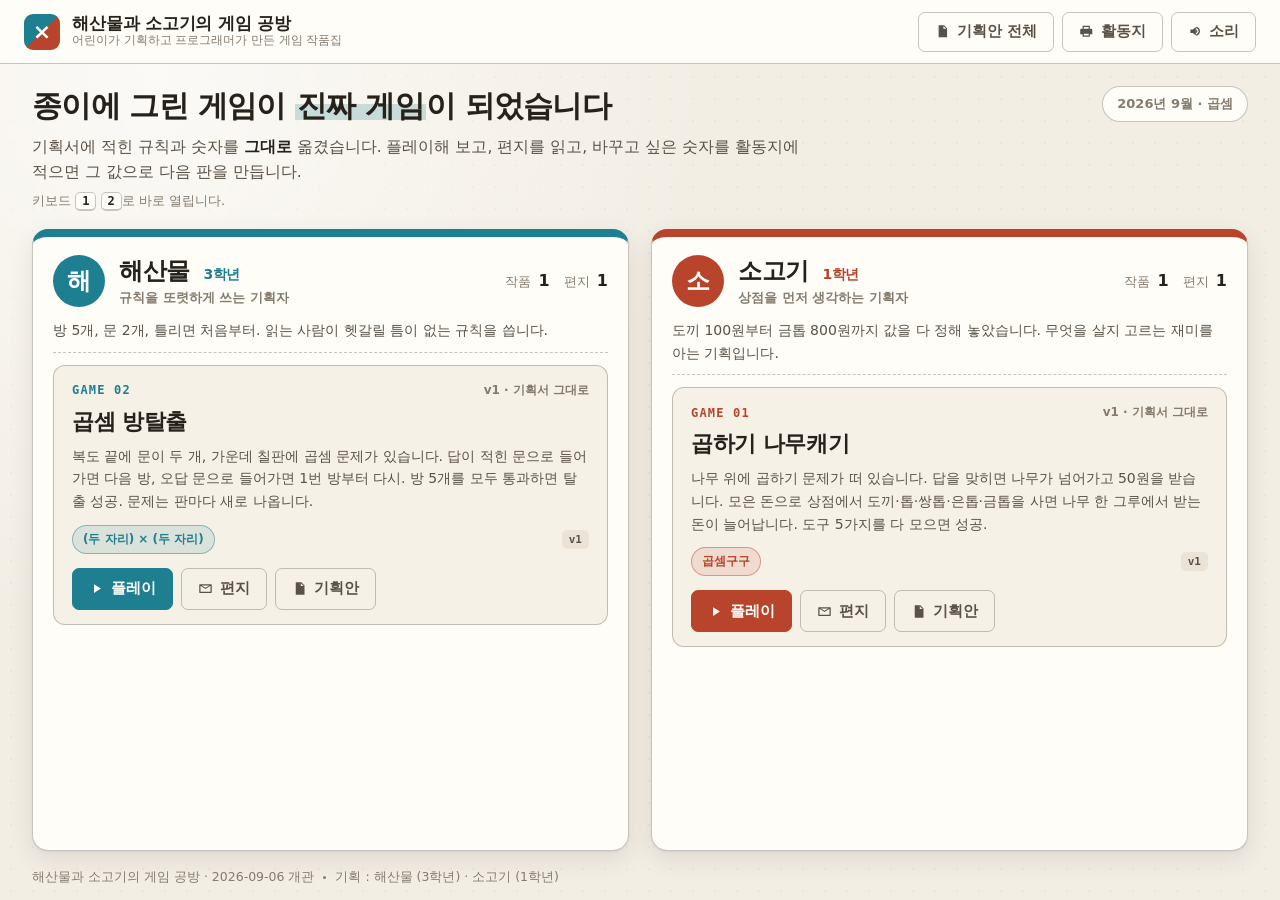
==== index.html @ cc84fc2c "v1: 해산물·소고기 기획서 그대로 게임 2종 + 편지 + 평가서 + 활동지 - GAME 01 곱하기 나무캐기 (소고기 1학년), GAME 02 곱셈 방탈출 (해산물 3학년) - " ====
<!DOCTYPE html>
<html lang="ko">
<head>
<meta charset="UTF-8">
<meta name="viewport" content="width=device-width, initial-scale=1, viewport-fit=cover">
<title>해산물과 소고기의 게임 공방</title>
<meta name="description" content="두 어린이가 종이에 기획한 곱셈 게임을 그대로 웹 게임으로 만들고, 편지·AI 기획 평가·활동지로 이어 가는 게임 작품집.">
<meta property="og:title" content="해산물과 소고기의 게임 공방">
<meta property="og:description" content="곱하기 나무캐기 · 곱셈 방탈출 — 어린이가 기획하고 프로그래머가 만든 게임 작품집">
<meta property="og:type" content="website">
<meta property="og:site_name" content="해산물과 소고기의 게임 공방">
<meta property="og:url" content="https://woos-program.vercel.app/">
<meta property="og:image" content="https://woos-program.vercel.app/og.png">
<meta property="og:image:width" content="1200">
<meta property="og:image:height" content="630">
<meta name="twitter:card" content="summary_large_image">
<link rel="icon" href="favicon.svg" type="image/svg+xml">
<link rel="stylesheet" href="css/style.css">
<link rel="stylesheet" href="css/games.css">
</head>
<body>

<div id="app">

  <!-- ── 상단바 ───────────────────────────────────── -->
  <header class="topbar">
    <button class="brand" id="brand-btn" type="button">
      <span class="brand-mark" aria-hidden="true">×</span>
      <span class="brand-text">
        <b>해산물과 소고기의 게임 공방</b>
        <small>어린이가 기획하고 프로그래머가 만든 게임 작품집</small>
      </span>
    </button>
    <div class="topbar-right">
      <button class="btn ghost" id="btn-letter" type="button" hidden>
        <span data-icon-slot aria-hidden="true"></span> 편지
      </button>
      <button class="btn ghost" id="btn-review" type="button" hidden>
        <span data-icon-slot aria-hidden="true"></span> 기획 평가
      </button>
      <button class="btn ghost" id="btn-sheet" type="button">
        <span data-icon-slot aria-hidden="true"></span> <span id="btn-sheet-label">기획안 전체</span>
      </button>
      <a class="btn ghost" id="btn-worksheet" href="worksheet.html" target="_blank" rel="noopener">
        <span data-icon-slot aria-hidden="true"></span> 활동지
      </a>
      <button class="btn ghost" id="btn-sound" type="button" aria-pressed="true">
        <span data-icon-slot aria-hidden="true"></span> 소리
      </button>
      <button class="btn" id="btn-home" type="button" hidden>
        <span data-icon-slot aria-hidden="true"></span> 처음으로
      </button>
    </div>
  </header>

  <!-- ── 홈 : 학생 2명의 작품집 ───────────────────── -->
  <main id="view-dashboard" class="view">
    <div class="dash-head">
      <div>
        <h1>종이에 그린 게임이 <mark>진짜 게임</mark>이 되었습니다</h1>
        <p>기획서에 적힌 규칙과 숫자를 <b>그대로</b> 옮겼습니다. 플레이해 보고, 편지를 읽고,
           바꾸고 싶은 숫자를 활동지에 적으면 그 값으로 다음 판을 만듭니다.
           <span class="dash-key">키보드 <kbd>1</kbd> <kbd>2</kbd>로 바로 열립니다.</span></p>
      </div>
      <div class="dash-season" id="dash-season"></div>
    </div>
    <div class="students" id="students"></div>
    <footer class="dash-foot">
      <span id="dash-foot-text"></span>
      <span class="dot"></span>
      <span>기획 : 해산물 (3학년) · 소고기 (1학년)</span>
    </footer>
  </main>

  <!-- ── 게임 화면 (L2 무대 집중) ──────────────────── -->
  <section id="view-game" class="view" hidden>
    <div class="game-head">
      <div class="gh-left">
        <span class="gh-num" id="gh-num">01</span>
        <div>
          <h2 id="gh-title">게임 제목</h2>
          <p class="gh-meta">
            <span id="gh-student">기획 : —</span>
            <span class="dot"></span>
            <span id="gh-concept">개념</span>
            <span class="dot"></span>
            <span class="gh-vers" id="gh-versions"></span>
            <span class="gh-vlabel" id="gh-vlabel"></span>
          </p>
        </div>
      </div>
      <div class="gh-review">
        <span class="gh-review-tag">AI 한줄평</span>
        <p id="gh-review-text">—</p>
      </div>
    </div>

    <div class="game-body">
      <div class="pause-badge" id="pause-badge" hidden>⏸ 일시정지 — 창을 닫으면 이어서 합니다</div>
      <div class="stat-strip" id="stat-panel"></div>
      <div class="stage" id="scene"></div>
      <div class="dock" id="interactive-controls-container"></div>
    </div>
  </section>

  <!-- ── 결과 오버레이 ────────────────────────────── -->
  <div class="overlay" id="overlay" hidden>
    <div class="overlay-card" role="dialog" aria-modal="true">
      <div class="ov-icon" id="ov-icon"></div>
      <h3 id="ov-title">성공!</h3>
      <p id="ov-desc"></p>
      <div class="ov-actions">
        <button class="btn primary" id="ov-btn" type="button">다시 하기</button>
        <button class="btn ghost" id="ov-home" type="button">그만하기</button>
      </div>
    </div>
  </div>

  <!-- ── 편지 ─────────────────────────────────────── -->
  <div class="modal" id="letter-modal" hidden>
    <div class="modal-card letter" role="dialog" aria-modal="true" aria-label="편지">
      <div class="modal-head">
        <h3 id="letter-title">편지</h3>
        <div class="modal-head-actions">
          <span class="vtabs" id="letter-tabs"></span>
          <button class="icon-btn" id="letter-close" type="button" aria-label="닫기">✕</button>
        </div>
      </div>
      <div class="letter-scroll" id="letter-body"></div>
    </div>
  </div>

  <!-- ── 기획안 뷰어 ──────────────────────────────── -->
  <div class="modal" id="sheet-modal" hidden>
    <div class="modal-card" role="dialog" aria-modal="true" aria-label="학생 기획안">
      <div class="modal-head">
        <h3 id="sheet-title">학생 기획안</h3>
        <button class="icon-btn" id="sheet-close" type="button" aria-label="닫기">✕</button>
      </div>
      <div class="sheet-scroll" id="sheet-scroll"></div>
    </div>
  </div>

  <!-- ── AI 기획 평가서 ───────────────────────────── -->
  <div class="modal" id="review-modal" hidden>
    <div class="modal-card wide" role="dialog" aria-modal="true" aria-label="AI 기획 평가서">
      <div class="modal-head">
        <h3 id="review-title">AI 기획 평가서</h3>
        <div class="modal-head-actions">
          <a class="btn ghost" id="review-print" href="review.html" target="_blank" rel="noopener">
            <span data-icon-slot aria-hidden="true"></span> 인쇄본
          </a>
          <button class="icon-btn" id="review-close" type="button" aria-label="닫기">✕</button>
        </div>
      </div>
      <div class="rv-scroll" id="review-scroll"></div>
    </div>
  </div>

</div>

<script src="js/portfolio.js"></script>
<script src="js/review.js"></script>
<script src="js/core.js"></script>
<script src="js/games/woodcut.js"></script>
<script src="js/games/escape.js"></script>
<script src="js/boot.js"></script>
</body>
</html>
---- css/style.css ----
/* ═══════════════════════════════════════════════════
   해산물과 소고기의 게임 공방 — 테마 T7 「크레용 스케치북」
   미색 도화지 + 학생별 크레용 색 2가지 (해산물 청록 / 소고기 벽돌빨강).
   카드는 흰 종이, 위쪽에 굵은 크레용 띠. 그림자는 얕게.
   레이아웃 : 홈 = 학생 2열 작품집, 게임 = L2 무대 집중 (상태 스트립 / 무대 / 조작 독)
   전자칠판(무스크롤) / 크롬북 16:9 기준. 1·3학년이 보므로 글씨는 한 단계 더 크게.
   ═══════════════════════════════════════════════════ */

*, *::before, *::after { box-sizing: border-box; }

:root {
  --bg:        #f3eee4;
  --surface:   #fffdf8;
  --surface-2: #f6f1e7;
  --surface-3: #ebe4d6;
  --line:      rgba(40, 34, 26, .13);
  --line-2:    rgba(40, 34, 26, .26);
  --text:      #26211a;
  --text-2:    #5a5247;
  --text-3:    #857b6d;

  --sea:   #1d7f8f;      /* 해산물 */
  --beef:  #b8452b;      /* 소고기 */
  --accent: var(--sea);
  --accent-soft: rgba(29,127,143,.11);

  --good: #2f8a5b;
  --warn: #b8791a;
  --bad:  #c0392b;

  --r-sm: 7px;
  --r:    12px;
  --r-lg: 16px;
  --shadow: 0 1px 2px rgba(40,34,26,.06), 0 8px 24px rgba(40,34,26,.10);

  --font: "Pretendard Variable", Pretendard, -apple-system, BlinkMacSystemFont,
          "Segoe UI", "Malgun Gothic", "Apple SD Gothic Neo", system-ui, sans-serif;
  --mono: "SF Mono", "JetBrains Mono", Consolas, "D2Coding", ui-monospace, monospace;
}

html, body {
  margin: 0; padding: 0; height: 100%;
  background: var(--bg); color: var(--text);
  font-family: var(--font);
  -webkit-font-smoothing: antialiased;
  overscroll-behavior: none;
}
body { overflow: hidden; }
button { font-family: inherit; }
[hidden] { display: none !important; }
h1, h2, h3, h4, p { margin: 0; }
mark { background: linear-gradient(transparent 45%, rgba(29,127,143,.22) 45%, rgba(29,127,143,.22) 90%, transparent 90%); color: inherit; padding: 0 2px; }

.ico { display: inline-flex; width: 1.15em; height: 1.15em; vertical-align: -.2em; flex: 0 0 auto; }
.ico svg { width: 100%; height: 100%; display: block; }
.ico.sm { width: 1em; height: 1em; vertical-align: -.15em; }

#app {
  height: 100dvh; display: flex; flex-direction: column;
  background:
    radial-gradient(circle at 12% 8%, rgba(255,255,255,.7), transparent 40%),
    radial-gradient(rgba(40,34,26,.045) 1px, transparent 1px) 0 0 / 22px 22px,
    var(--bg);
}

/* ── 상단바 ─────────────────────────────────────── */
.topbar {
  flex: 0 0 auto; height: 64px;
  display: flex; align-items: center; justify-content: space-between;
  padding: 0 24px;
  border-bottom: 1px solid var(--line-2);
  background: var(--surface);
}
.brand { display: flex; align-items: center; gap: 12px; background: none; border: 0; padding: 0; cursor: pointer; color: inherit; text-align: left; }
.brand-mark {
  width: 36px; height: 36px; border-radius: 9px; flex: 0 0 auto;
  background: linear-gradient(135deg, var(--sea) 0 50%, var(--beef) 50% 100%);
  color: #fff; display: flex; align-items: center; justify-content: center;
  font-size: 22px; font-weight: 900; line-height: 1;
}
.brand-text { display: flex; flex-direction: column; line-height: 1.15; }
.brand-text b { font-size: 16.5px; letter-spacing: -.01em; }
.brand-text small { font-size: 11.5px; color: var(--text-3); }
.topbar-right { display: flex; align-items: center; gap: 8px; }

.btn {
  height: 40px; padding: 0 16px;
  border-radius: var(--r-sm);
  border: 1.5px solid var(--text);
  background: var(--surface); color: var(--text);
  font-size: 14.5px; font-weight: 700; cursor: pointer;
  display: inline-flex; align-items: center; gap: 7px; white-space: nowrap; text-decoration: none;
  transition: background .14s ease, transform .08s ease;
}
.btn:hover { background: var(--surface-2); }
.btn:active { transform: translateY(1px); }
.btn.ghost { border-color: var(--line-2); color: var(--text-2); background: transparent; }
.btn.ghost:hover { background: var(--surface-2); color: var(--text); border-color: var(--text); }
.btn.primary { background: var(--c, var(--accent)); border-color: var(--c, var(--accent)); color: #fff; }
.btn.primary:hover { filter: brightness(1.06); background: var(--c, var(--accent)); }
.btn[disabled] { opacity: .38; cursor: not-allowed; transform: none; }
.btn[aria-pressed="false"] { opacity: .45; }

.icon-btn {
  width: 36px; height: 36px; border-radius: var(--r-sm);
  border: 1.5px solid var(--line-2); background: transparent; color: var(--text-2);
  cursor: pointer; font-size: 15px; line-height: 1;
}
.icon-btn:hover { background: var(--surface-2); color: var(--text); border-color: var(--text); }
.dot { display: inline-block; width: 3px; height: 3px; border-radius: 50%; background: var(--text-3); vertical-align: middle; margin: 0 9px; }

/* ── 뷰 공통 ────────────────────────────────────── */
.view { flex: 1 1 auto; min-height: 0; display: flex; flex-direction: column; }

/* ── 홈 : 학생 2열 ──────────────────────────────── */
#view-dashboard { padding: 22px 32px 14px; gap: 18px; }
.dash-head { display: flex; align-items: flex-start; justify-content: space-between; gap: 20px; }
.dash-head h1 { font-size: 30px; font-weight: 800; letter-spacing: -.025em; }
.dash-head p  { margin-top: 8px; font-size: 15.5px; color: var(--text-2); max-width: 78ch; line-height: 1.6; }
.dash-head b  { color: var(--text); font-weight: 700; }
.dash-key { display: block; margin-top: 6px; font-size: 13px; color: var(--text-3); }
.dash-key kbd { font-family: var(--mono); font-size: 12px; font-weight: 700; padding: 1px 6px; border: 1px solid var(--line-2); border-bottom-width: 2px; border-radius: 5px; background: var(--surface); color: var(--text); }
.dash-season { flex: 0 0 auto; font-size: 13px; font-weight: 700; color: var(--text-3); padding: 8px 14px; border: 1px solid var(--line-2); border-radius: 999px; background: var(--surface); }

.students { flex: 1 1 auto; min-height: 0; display: grid; grid-template-columns: 1fr 1fr; gap: 22px; }
.stu {
  min-height: 0; display: flex; flex-direction: column; gap: 12px;
  padding: 18px 20px 16px;
  border-radius: var(--r-lg); border: 1px solid var(--line-2);
  background: var(--surface); box-shadow: var(--shadow);
  border-top: 8px solid var(--c);
}
.stu-head { display: flex; align-items: center; gap: 14px; }
.stu-avatar {
  width: 52px; height: 52px; border-radius: 50%; flex: 0 0 auto;
  background: var(--c); color: #fff; font-size: 24px; font-weight: 900;
  display: flex; align-items: center; justify-content: center;
}
.stu-name h2 { font-size: 24px; font-weight: 800; letter-spacing: -.02em; }
.stu-name h2 small { font-size: 14px; font-weight: 700; color: var(--c); margin-left: 6px; }
.stu-tag { margin-top: 2px; font-size: 13px; color: var(--text-3); font-weight: 600; }
.stu-meta { margin-left: auto; display: flex; gap: 14px; font-size: 13px; color: var(--text-3); }
.stu-meta b { color: var(--text); font-size: 16px; margin-left: 3px; }
.stu-intro { font-size: 14px; color: var(--text-2); line-height: 1.6; padding-bottom: 10px; border-bottom: 1px dashed var(--line-2); }
.work-list { flex: 1 1 auto; min-height: 0; display: grid; gap: 12px; align-content: start; }

.gcard {
  display: flex; flex-direction: column;
  padding: 16px 18px 14px;
  border-radius: var(--r); border: 1px solid var(--line-2);
  background: var(--surface-2);
}
.gcard-top { display: flex; align-items: center; justify-content: space-between; margin-bottom: 8px; }
.gcard-num { font-family: var(--mono); font-size: 12px; letter-spacing: .1em; color: var(--c); font-weight: 700; }
.gcard-ver { font-size: 12px; font-weight: 700; color: var(--text-3); }
.gcard h3 { font-size: 22px; font-weight: 800; letter-spacing: -.02em; }
.gcard-desc { margin-top: 8px; font-size: 14px; line-height: 1.62; color: var(--text-2); }
.gcard-foot { margin-top: 12px; display: flex; align-items: center; justify-content: space-between; gap: 10px; }
.badge {
  font-size: 12px; font-weight: 700; padding: 5px 10px; border-radius: 999px;
  background: color-mix(in srgb, var(--c) 12%, transparent); color: var(--c);
  border: 1px solid color-mix(in srgb, var(--c) 45%, transparent); white-space: nowrap;
}
.gcard-vers { display: flex; gap: 4px; }
.gcard-vers i { font-style: normal; font-family: var(--mono); font-size: 11px; font-weight: 700; padding: 3px 7px; border-radius: 5px; background: var(--surface-3); color: var(--text-2); }
.gcard-actions { margin-top: 14px; display: flex; gap: 8px; flex-wrap: wrap; }
.gcard-actions .btn { height: 42px; font-size: 15px; }

.dash-foot { flex: 0 0 auto; font-size: 12.5px; color: var(--text-3); display: flex; align-items: center; flex-wrap: wrap; }

/* ── 게임 헤더 ──────────────────────────────────── */
#view-game { padding: 0; }
.game-head {
  flex: 0 0 auto;
  display: flex; align-items: stretch; justify-content: space-between; gap: 20px;
  padding: 12px 26px;
  border-bottom: 1px solid var(--line-2);
  background: var(--surface);
}
.gh-left { display: flex; align-items: center; gap: 14px; min-width: 0; }
.gh-num {
  font-family: var(--mono); font-size: 12px; font-weight: 700; letter-spacing: .1em;
  color: #fff; background: var(--c, var(--accent)); padding: 6px 9px; border-radius: 6px;
}
.game-head h2 { font-size: 21px; font-weight: 800; letter-spacing: -.02em; }
.gh-meta { margin-top: 3px; font-size: 13px; color: var(--text-3); display: flex; align-items: center; flex-wrap: wrap; }
.gh-meta #gh-student { color: var(--c, var(--accent)); font-weight: 700; }
.gh-vers { display: inline-flex; gap: 4px; }
.vchip {
  font-family: var(--mono); font-size: 11.5px; font-weight: 700; padding: 3px 8px;
  border-radius: 5px; border: 1px solid var(--line-2); background: var(--surface); color: var(--text-2); cursor: pointer;
}
.vchip.on { background: var(--c, var(--accent)); border-color: var(--c, var(--accent)); color: #fff; }
.gh-vlabel { margin-left: 8px; }

.gh-review {
  display: flex; align-items: center; gap: 12px;
  max-width: 640px; padding: 8px 14px;
  border-radius: var(--r); border: 1.5px dashed var(--c, var(--accent));
  background: color-mix(in srgb, var(--c, var(--accent)) 6%, transparent);
}
.gh-review-tag { flex: 0 0 auto; font-size: 11px; font-weight: 800; padding: 4px 9px; border-radius: 999px; background: var(--c, var(--accent)); color: #fff; }
.gh-review p { font-size: 14px; line-height: 1.5; color: var(--text-2); }
.gh-review b { color: var(--c, var(--accent)); }

/* ── 게임 본문 L2 ───────────────────────────────── */
.game-body {
  flex: 1 1 auto; min-height: 0;
  display: grid; grid-template-rows: auto minmax(0,1fr) auto;
  gap: 12px; padding: 12px 26px 14px;
}
.stat-strip {
  display: flex; align-items: center; gap: 10px; flex-wrap: wrap;
  padding: 8px 14px; border: 1px solid var(--line-2); border-radius: var(--r);
  background: var(--surface); min-height: 54px;
}
.stat { display: inline-flex; align-items: center; gap: 9px; padding: 5px 12px; border-radius: 8px; background: var(--surface-2); }
.stat-label { font-size: 15px; color: var(--text-2); font-weight: 600; }
.stat-value { font-family: var(--mono); font-size: 20px; font-weight: 700; letter-spacing: -.02em; }
.stat-value.c { color: var(--c, var(--accent)); }
.stat-value.good { color: var(--good); }
.stat-value.warn { color: var(--warn); }
.stat-value.bad  { color: var(--bad); }
.gauge { display: inline-flex; flex-direction: column; gap: 4px; min-width: 190px; padding: 3px 12px; }
.gauge-top { display: flex; justify-content: space-between; font-size: 13px; color: var(--text-2); font-weight: 700; }
.gauge-bar { height: 9px; border-radius: 99px; background: var(--surface-3); overflow: hidden; border: 1px solid var(--line); }
.gauge-fill { height: 100%; border-radius: 99px; transition: width .25s ease; }
.stat-strip .hint { margin-left: auto; font-size: 13px; color: var(--text-2); }
.stat-strip .hint b { color: var(--text); font-family: var(--mono); padding: 0 4px; border: 1px solid var(--line-2); border-radius: 4px; }

.stage {
  position: relative; min-width: 0; min-height: 0;
  border: 1px solid var(--line-2); border-radius: var(--r);
  background: var(--surface); overflow: hidden;
}

.dock {
  display: flex; align-items: stretch; justify-content: center; gap: 22px; flex-wrap: wrap;
  padding: 10px 14px; border: 1px solid var(--line-2); border-radius: var(--r);
  background: var(--surface); min-height: 78px;
}
.ctrl-group { display: flex; flex-direction: column; gap: 5px; }
.cg-title { font-size: 12px; font-weight: 800; letter-spacing: .08em; color: var(--text-3); padding-left: 2px; }
.cg-row { display: flex; gap: 8px; flex-wrap: wrap; align-items: stretch; }

.abtn {
  min-height: 50px; min-width: 96px; padding: 8px 14px;
  border-radius: var(--r-sm); border: 1.5px solid var(--text);
  background: var(--surface); color: var(--text);
  font-size: 15px; font-weight: 700; cursor: pointer; text-align: left;
  display: inline-flex; align-items: center; gap: 9px;
  transition: background .13s ease, transform .08s ease;
}
.abtn:hover:not([disabled]) { background: var(--surface-2); }
.abtn:active:not([disabled]) { transform: translateY(1px); }
.abtn[disabled] { opacity: .34; cursor: not-allowed; }
.abtn .ab-ico { font-size: 20px; line-height: 1; flex: 0 0 auto; display: inline-flex; }
.abtn .ab-body { min-width: 0; white-space: nowrap; }
.abtn .ab-sub { display: block; font-size: 11.5px; font-weight: 500; color: var(--text-3); margin-top: 2px; }
.abtn.accent { background: var(--c, var(--accent)); color: #fff; border-color: var(--c, var(--accent)); }
.abtn.accent .ab-sub { color: rgba(255,255,255,.78); }
.abtn.accent:hover:not([disabled]) { filter: brightness(1.07); background: var(--c, var(--accent)); }
.abtn.key::after {
  content: attr(data-key); margin-left: 6px; flex: 0 0 auto;
  font-family: var(--mono); font-size: 11.5px; font-weight: 700; padding: 3px 7px; border-radius: 5px;
  background: var(--surface-3); color: var(--text-2); border: 1px solid var(--line-2);
}
.abtn.accent.key::after { background: rgba(255,255,255,.2); color: #fff; border-color: rgba(255,255,255,.4); }
/* 숫자패드 */
.abtn.num { min-width: 46px; min-height: 46px; padding: 0; justify-content: center; font-family: var(--mono); font-size: 19px; }
.abtn.num.wide { min-width: 80px; font-family: var(--font); font-size: 14px; }

/* ── 오버레이 ───────────────────────────────────── */
.overlay { position: fixed; inset: 0; z-index: 60; display: flex; align-items: center; justify-content: center; background: rgba(40,34,26,.42); animation: fadein .18s ease; }
@keyframes fadein { from { opacity: 0 } to { opacity: 1 } }
@keyframes pop { from { opacity: 0; transform: translateY(10px) scale(.97) } to { opacity: 1; transform: none } }
.overlay-card {
  width: min(520px, 90vw); padding: 32px 30px 26px;
  border-radius: var(--r-lg); border: 1px solid var(--line-2); border-top: 8px solid var(--good);
  background: var(--surface); box-shadow: var(--shadow); text-align: center;
  animation: pop .22s cubic-bezier(.2,.8,.3,1);
}
.overlay-card.lose { border-top-color: var(--bad); }
.ov-icon { font-size: 44px; line-height: 1; margin-bottom: 12px; color: var(--good); }
.overlay-card.lose .ov-icon { color: var(--bad); }
.ov-icon .ico { width: 1em; height: 1em; }
.overlay-card h3 { font-size: 28px; font-weight: 800; letter-spacing: -.02em; }
.overlay-card p { margin-top: 10px; font-size: 16px; line-height: 1.7; color: var(--text-2); }
.overlay-card p b { color: var(--text); }
.ov-actions { margin-top: 24px; display: flex; gap: 9px; justify-content: center; }

/* ── 모달 ───────────────────────────────────────── */
.modal { position: fixed; inset: 0; z-index: 70; display: flex; align-items: center; justify-content: center; background: rgba(40,34,26,.46); animation: fadein .18s ease; padding: 24px; }
.modal-card {
  width: min(980px, 94vw); max-height: 90dvh;
  display: flex; flex-direction: column;
  border-radius: var(--r-lg); border: 1px solid var(--line-2);
  background: var(--surface); box-shadow: var(--shadow);
  animation: pop .22s cubic-bezier(.2,.8,.3,1); overflow: hidden;
}
.modal-head { flex: 0 0 auto; display: flex; align-items: center; justify-content: space-between; padding: 14px 20px; border-bottom: 1px solid var(--line-2); }
.modal-head h3 { font-size: 17px; font-weight: 800; }
.modal-head-actions { display: flex; align-items: center; gap: 10px; }
.sheet-scroll { flex: 1 1 auto; overflow-y: auto; padding: 18px 20px 24px; display: grid; gap: 16px; background: var(--surface-2); }
.sheet-scroll img { width: 100%; display: block; border-radius: 6px; background: #fff; border: 1px solid var(--line-2); }
.sheet-cap { font-size: 12.5px; font-weight: 700; color: var(--text-3); margin-bottom: -8px; }
.sheet-game { display: flex; align-items: center; gap: 10px; font-size: 18px; font-weight: 800; padding: 14px 0 4px; border-top: 1px solid var(--line-2); margin-top: 8px; }
.sheet-game:first-child { border-top: 0; margin-top: 0; padding-top: 4px; }
.sheet-game small { font-size: 13px; font-weight: 600; color: var(--text-3); }

/* ── 편지 ───────────────────────────────────────── */
.modal-card.letter { width: min(760px, 94vw); border-top: 8px solid var(--c, var(--accent)); }
.letter-scroll { flex: 1 1 auto; overflow-y: auto; padding: 26px 28px 32px; background: var(--surface-2); }
.letter-paper {
  background: #fff; border: 1px solid var(--line-2); border-radius: 6px;
  padding: 34px 40px 36px;
  font-size: 17.5px; line-height: 1.85; color: var(--text);
}
.letter-paper h4 { font-size: 22px; font-weight: 800; letter-spacing: -.02em; margin-bottom: 16px; color: var(--c, var(--accent)); }
.letter-paper .letter-date { font-family: var(--mono); font-size: 12.5px; color: var(--text-3); text-align: right; }
.letter-paper p { margin: 0 0 14px; }
.letter-paper ol { margin: 0 0 14px; padding-left: 26px; }
.letter-paper li { margin-bottom: 8px; }
.letter-paper b { color: var(--c, var(--accent)); }
.letter-paper .sign { text-align: right; margin-top: 22px; font-weight: 700; color: var(--text-2); }
.vtabs { display: inline-flex; gap: 4px; }

/* ── AI 기획 평가서 (모달) ──────────────────────── */
.modal-card.wide { width: min(1060px, 96vw); }
.rv-scroll { flex: 1 1 auto; overflow-y: auto; padding: 22px 26px 30px; }
.rv { --c: var(--accent); }
.rv-head { padding-bottom: 14px; border-bottom: 2px solid var(--c); }
.rv-kicker { font-size: 11px; font-weight: 800; letter-spacing: .14em; color: var(--c); }
.rv-head h2 { margin-top: 7px; font-size: 24px; font-weight: 800; letter-spacing: -.025em; }
.rv-who { margin-top: 5px; font-size: 13px; color: var(--text-3); }
.rv-score { margin-top: 12px; display: flex; gap: 7px; }
.rv-pill { font-family: var(--mono); font-size: 12px; font-weight: 700; padding: 5px 11px; border-radius: 999px; border: 1.5px solid var(--line-2); }
.rv-pill.good { color: var(--good); border-color: var(--good); background: rgba(47,138,91,.08); }
.rv-pill.warn { color: var(--warn); border-color: var(--warn); background: rgba(184,121,26,.08); }
.rv-pill.bad  { color: var(--bad); border-color: var(--bad); background: rgba(192,57,43,.08); }
.rv-summary { margin-top: 16px; padding: 14px 16px; border-radius: var(--r); border: 1px solid var(--line-2); background: var(--surface-2); font-size: 15px; line-height: 1.7; }
.rv-sec { margin-top: 26px; }
.rv-sec h3 { font-size: 12px; font-weight: 800; letter-spacing: .1em; color: var(--text-3); padding-bottom: 9px; border-bottom: 1.5px solid var(--text); }
.rv-lead { margin-top: 10px; font-size: 13px; color: var(--text-3); }
.rv-table { width: 100%; border-collapse: collapse; margin-top: 12px; }
.rv-table th { font-size: 11px; font-weight: 700; letter-spacing: .05em; color: var(--text-3); text-align: left; padding: 0 12px 9px; border-bottom: 1px solid var(--line-2); }
.rv-table td { padding: 13px 12px; border-bottom: 1px solid var(--line); vertical-align: top; font-size: 14px; }
.rv-table.tight td { padding: 10px 12px; }
.rv-table tr:last-child td { border-bottom: 0; }
.rv-mark { font-size: 20px; font-weight: 800; text-align: center; line-height: 1.2; }
.rv-mark.good { color: var(--good); } .rv-mark.warn { color: var(--warn); } .rv-mark.bad { color: var(--bad); }
.rv-name { font-weight: 700; }
.rv-name span { display: block; margin-top: 3px; font-size: 11.5px; font-weight: 500; color: var(--text-3); }
.rv-note { color: var(--text-2); line-height: 1.65; }
.rv-mono { font-family: var(--mono); font-size: 12.5px; color: var(--c); font-weight: 700; }
.rv-bug { margin-top: 14px; padding: 16px 18px; border-radius: var(--r); border: 1px solid var(--line-2); border-left: 6px solid var(--c); background: var(--surface); }
.rv-bug-head { display: flex; align-items: center; gap: 10px; margin-bottom: 12px; }
.rv-bug-head b { font-size: 16px; font-weight: 800; letter-spacing: -.015em; }
.rv-lv { flex: 0 0 auto; font-size: 11px; font-weight: 800; padding: 4px 9px; border-radius: 5px; background: var(--bad); color: #fff; }
.rv-lv.lv2 { background: var(--warn); }
.rv-row { display: flex; gap: 14px; padding: 7px 0; }
.rv-k { flex: 0 0 128px; font-size: 11.5px; font-weight: 700; color: var(--text-3); padding-top: 2px; }
.rv-v { flex: 1 1 auto; font-size: 14px; line-height: 1.66; color: var(--text-2); }
.rv-fix { display: flex; gap: 14px; margin-top: 10px; padding-top: 12px; border-top: 1px solid var(--line); }
.rv-fix ol { margin: 0; padding-left: 20px; flex: 1 1 auto; }
.rv-fix li { font-size: 14px; line-height: 1.66; color: var(--text); margin-bottom: 8px; }
.rv-fix li:last-child { margin-bottom: 0; }
.rv-fix li::marker { color: var(--c); font-weight: 700; }

/* ── 스테이지 공용 ──────────────────────────────── */
.toast {
  position: absolute; left: 50%; top: 14px; transform: translateX(-50%);
  padding: 9px 16px; border-radius: 999px; background: var(--text); color: #fff;
  font-size: 14px; font-weight: 700; white-space: nowrap; z-index: 20;
  animation: toastin .22s cubic-bezier(.2,.8,.3,1); pointer-events: none;
}
@keyframes toastin { from { opacity: 0; transform: translate(-50%, -8px) } to { opacity: 1; transform: translate(-50%, 0) } }
.float-num { position: absolute; font-family: var(--mono); font-weight: 800; font-size: 22px; pointer-events: none; z-index: 25; animation: floatup 1s ease-out forwards; text-shadow: 0 1px 0 #fff; }
@keyframes floatup { from { opacity: 1; transform: translateY(0) } to { opacity: 0; transform: translateY(-46px) } }

.pause-badge {
  position: fixed; left: 50%; top: 78px; transform: translateX(-50%); z-index: 75;
  padding: 8px 16px; border-radius: 999px; background: var(--text); color: #fff;
  font-size: 14px; font-weight: 700; pointer-events: none;
}

@media (max-width: 1180px) {
  #view-dashboard { padding: 16px 18px 12px; }
  .dash-head h1 { font-size: 24px; }
  .gh-review { display: none; }
  .game-body { padding: 10px 14px 12px; gap: 10px; }
  .students { gap: 14px; }
}
---- css/games.css ----
/* ═══════════════════════════════════════════════════
   games.css — 게임별 무대 스타일
   01 곱하기 나무캐기 (.wc-*)  /  02 곱셈 방탈출 (.esc-*)
   색은 학생이 크레용으로 칠한 색을 따랐다.
   ═══════════════════════════════════════════════════ */

/* ───────────── 01 곱하기 나무캐기 ───────────── */
.wc { position: absolute; inset: 0; display: grid; grid-template-columns: minmax(0, 1fr) 300px; }
.wc-field { position: relative; overflow: hidden; }
.wc-sky { position: absolute; inset: 0; background: linear-gradient(#dcefff, #f3f9ff 72%); }
.wc-ground {
  position: absolute; left: 0; right: 0; bottom: 0; height: 21%;
  background:
    repeating-linear-gradient(100deg, rgba(255,255,255,.10) 0 6px, transparent 6px 15px),
    linear-gradient(#8fd08a, #6fb96d);
  border-top: 3px solid #5aa257;
}
.wc-feedback {
  position: absolute; left: 30px; top: 22px; z-index: 5;
  font-size: 64px; font-weight: 900; letter-spacing: -.02em; line-height: 1;
  opacity: 0; transform: scale(.8); transition: opacity .15s ease, transform .2s cubic-bezier(.2,.9,.3,1.3);
  text-shadow: 3px 3px 0 rgba(255,255,255,.9);
}
.wc-feedback.show { opacity: 1; transform: none; }
.wc-feedback.good { color: var(--good); }
.wc-feedback.bad  { color: var(--bad); }

.wc-sign {
  position: absolute; left: 50%; top: 7%; transform: translateX(-50%); z-index: 4;
  padding: 8px 26px 10px; border-radius: 8px;
  background: #f6dfb6; border: 3px solid #8b5a2b; box-shadow: 0 3px 0 #8b5a2b;
}
.wc-sign::after { content: ""; position: absolute; left: 50%; bottom: -22px; width: 8px; height: 22px; background: #8b5a2b; transform: translateX(-50%); }
.wc-q { font-family: var(--mono); font-size: clamp(30px, 4vw, 48px); font-weight: 800; color: #3a2a18; letter-spacing: .02em; white-space: nowrap; }

.wc-tree-wrap {
  position: absolute; left: 50%; bottom: 13%; width: 220px; height: 70%;
  transform: translateX(-50%); transform-origin: 50% 100%;
  transition: transform .85s cubic-bezier(.65, 0, .9, .45);
}
.wc-tree-wrap.fall { transform: translateX(-50%) rotate(82deg); }
.wc-tree-wrap.grow { transition: none; animation: wc-grow .4s cubic-bezier(.2,.9,.3,1.2); }
.wc-tree-wrap.shake { animation: wc-shake .5s ease; }
@keyframes wc-grow { from { transform: translateX(-50%) scale(.2); opacity: 0 } to { transform: translateX(-50%) scale(1); opacity: 1 } }
@keyframes wc-shake { 0%,100% { transform: translateX(-50%) rotate(0) } 25% { transform: translateX(-50%) rotate(-4deg) } 50% { transform: translateX(-50%) rotate(4deg) } 75% { transform: translateX(-50%) rotate(-3deg) } }
.wc-tree { width: 100%; height: 100%; background: none; border: 0; padding: 0; cursor: pointer; display: block; }
.wc-tree svg { width: 100%; height: 100%; display: block; filter: drop-shadow(0 4px 0 rgba(0,0,0,.08)); }
.wc-tree:hover svg { filter: drop-shadow(0 4px 0 rgba(0,0,0,.08)) brightness(1.04); }
.wc-tree:focus-visible { outline: 3px solid var(--c); outline-offset: 4px; border-radius: 12px; }
.wc-stump { position: absolute; right: 10%; bottom: 14%; width: 84px; }
.wc-stump svg { width: 100%; display: block; }

.wc-answer { position: absolute; left: 28px; bottom: 24px; display: flex; align-items: center; gap: 12px; z-index: 5; }
.wc-ans-label { font-size: 20px; font-weight: 800; color: var(--text); }
.wc-ans-box {
  min-width: 120px; height: 68px; padding: 0 16px;
  border: 3px solid var(--text); border-radius: 10px; background: #fff;
  font-family: var(--mono); font-size: 42px; font-weight: 800; letter-spacing: .04em;
  display: flex; align-items: center; justify-content: center;
}
.wc-ans-box i { color: var(--text-3); font-style: normal; }
.wc-tools { position: absolute; right: 18px; top: 16px; display: flex; gap: 6px; flex-wrap: wrap; justify-content: flex-end; max-width: 40%; z-index: 5; }
.wc-tool {
  display: inline-flex; align-items: center; gap: 5px; padding: 6px 11px; border-radius: 999px;
  background: #fff; border: 1.5px solid var(--text); font-size: 13.5px; font-weight: 700; color: var(--text);
}
.wc-tool .ico { color: var(--c); }
.wc-tool.none { border-style: dashed; color: var(--text-3); border-color: var(--line-2); }

.wc-shop { border-left: 1px solid var(--line-2); background: var(--surface-2); display: flex; flex-direction: column; gap: 6px; padding: 10px 12px; min-height: 0; }
.wc-shop-head { display: flex; justify-content: space-between; align-items: baseline; font-size: 20px; font-weight: 800; line-height: 1.2; }
.wc-shop-sub { font-size: 12px; font-weight: 600; color: var(--text-3); }
.wc-money { display: flex; justify-content: space-between; align-items: center; padding: 5px 14px; border-radius: 8px; background: var(--good); color: #fff; font-size: 15px; font-weight: 700; }
.wc-money b { font-family: var(--mono); font-size: 22px; }
.wc-items { display: flex; flex-direction: column; gap: 4px; flex: 1 1 auto; min-height: 0; overflow-y: auto; }
.wc-item {
  display: flex; align-items: center; gap: 10px; padding: 3px 10px; min-height: 42px;
  border: 1.5px solid var(--line-2); border-radius: 8px; background: #fff; color: var(--text);
  cursor: pointer; text-align: left; font: inherit; transition: transform .08s ease, border-color .12s;
}
.wc-item:hover:not([disabled]) { border-color: var(--text); }
.wc-item:active:not([disabled]) { transform: translateY(1px); }
.wc-item[disabled] { opacity: .48; cursor: not-allowed; }
.wc-item.owned { border-color: var(--c); background: color-mix(in srgb, var(--c) 7%, #fff); }
.wc-item-ico { color: var(--c); font-size: 22px; display: inline-flex; }
.wc-item-body b { display: block; font-size: 15.5px; font-weight: 800; line-height: 1.15; }
.wc-item-body small { font-size: 11px; color: var(--text-3); font-weight: 600; line-height: 1.1; }
.wc-item-right { margin-left: auto; text-align: right; }
.wc-item-right b { display: block; font-family: var(--mono); font-size: 15.5px; line-height: 1.15; }
.wc-item-right small { font-family: var(--mono); font-size: 11px; color: var(--text-3); line-height: 1.1; }
.wc-goal { font-size: 13px; font-weight: 700; color: var(--text-2); }
.wc-goal b { color: var(--c); font-size: 16px; }
.wc-quit { flex: 0 0 auto; height: 40px; border: 0; border-radius: 8px; background: var(--bad); color: #fff; font-size: 16px; font-weight: 800; cursor: pointer; }
.wc-quit:hover { filter: brightness(1.06); }

/* ───────────── 02 곱셈 방탈출 ───────────── */
.esc { position: absolute; inset: 0; overflow: hidden; background: #3f8a4c; }
.esc-ceiling {
  position: absolute; inset: 0;
  background: repeating-linear-gradient(3deg, rgba(255,255,255,.12) 0 4px, transparent 4px 11px), #f0cf4d;
  clip-path: polygon(0 0, 100% 0, 72% 27%, 28% 27%);
}
.esc-wall {
  position: absolute; inset: 0;
  background:
    linear-gradient(rgba(0,0,0,.10) 2px, transparent 2px) 0 0 / 100% 34px,
    linear-gradient(90deg, rgba(0,0,0,.10) 2px, transparent 2px) 0 0 / 74px 34px,
    linear-gradient(90deg, rgba(0,0,0,.10) 2px, transparent 2px) 37px 17px / 74px 34px,
    #c8714f;
}
.esc-wall.left  { clip-path: polygon(0 0, 28% 27%, 28% 73%, 0 100%); }
.esc-wall.right { clip-path: polygon(100% 0, 100% 100%, 72% 73%, 72% 27%); }
.esc-floor {
  position: absolute; inset: 0;
  background: repeating-linear-gradient(88deg, rgba(255,255,255,.10) 0 5px, transparent 5px 14px), linear-gradient(#5db06a, #3f8a4c);
  clip-path: polygon(0 100%, 28% 73%, 72% 73%, 100% 100%);
}
.esc-back {
  position: absolute; left: 28%; top: 27%; width: 44%; height: 46%;
  background: #e2cfa6;
  border-bottom: 3px solid #7a5230;
  display: grid; grid-template-columns: 1fr 1.35fr 1fr; align-items: end; gap: 4%;
  padding: 0 4%;
}
.esc-door {
  position: relative; height: 82%; width: 100%; padding: 0;
  background: linear-gradient(#94b9d6, #7ea6c6); border: 3px solid #35506b; border-bottom: 0; border-radius: 8px 8px 0 0;
  cursor: pointer; transform-origin: left center; transition: transform .45s ease-in, box-shadow .15s;
  font: inherit;
}
#esc-door-1 { transform-origin: right center; }
.esc-door:hover:not([disabled]) { box-shadow: 0 0 0 4px rgba(255,213,74,.45); }
.esc-door.sel { box-shadow: 0 0 0 5px #ffd54a, 0 0 0 9px rgba(255,213,74,.35); }
.esc-door.open { transform: perspective(500px) rotateY(-75deg); }
#esc-door-1.open { transform: perspective(500px) rotateY(75deg); }
.esc-door[disabled] { cursor: default; }
.esc-plate {
  position: absolute; top: 12%; left: 50%; transform: translateX(-50%);
  padding: 3px 10px; border-radius: 4px; background: #fff; border: 2px solid #35506b;
  font-family: var(--mono); font-size: clamp(15px, 2.1vw, 28px); font-weight: 800; color: #1b2233; white-space: nowrap;
}
.esc-knob { position: absolute; right: 12%; top: 52%; width: 11px; height: 11px; border-radius: 50%; background: #35506b; }
.esc-board {
  align-self: start; margin-top: 7%;
  background: #2f7d5b; border: 7px solid #8b5a2b; border-radius: 6px; color: #fff;
  padding: 6px 10px 10px; text-align: center; box-shadow: 0 4px 0 rgba(0,0,0,.15);
}
.esc-board-title { font-size: clamp(12px, 1.3vw, 17px); font-weight: 700; opacity: .85; }
.esc-board-q { font-family: var(--mono); font-size: clamp(22px, 3vw, 46px); font-weight: 800; letter-spacing: .02em; white-space: nowrap; }
.esc-arrow { position: absolute; bottom: 24.5%; transform: translateX(-50%); color: #3b3fa8; font-size: 26px; line-height: 1; transition: left .28s ease; text-shadow: 0 1px 0 #fff; pointer-events: none; }
.esc-avatar {
  position: absolute; left: 50%; bottom: 2%; height: 42%; aspect-ratio: 120 / 200; width: auto;
  transform: translateX(-50%); transition: left .7s ease-in-out, bottom .7s ease-in-out, transform .7s ease-in-out, opacity .25s ease;
  pointer-events: none; z-index: 3;
}
.esc-avatar svg { width: 100%; height: 100%; display: block; }
.esc-avatar.lean-l { transform: translateX(-50%) rotate(-2deg); }
.esc-avatar.lean-r { transform: translateX(-50%) rotate(2deg); }
.esc-avatar.walk { transform: translateX(-50%) scale(.5); }
.esc-avatar.through { opacity: 0; }
.esc-msg {
  position: absolute; inset: 0; z-index: 8; display: flex; flex-direction: column; align-items: center; justify-content: center; gap: 8px;
  background: rgba(255,255,255,.72); opacity: 0; pointer-events: none; transition: opacity .2s;
}
.esc-msg.show { opacity: 1; }
.esc-msg b { font-size: 78px; font-weight: 900; color: var(--bad); letter-spacing: .1em; line-height: 1; text-shadow: 3px 3px 0 #fff; }
.esc-msg span { font-size: 22px; font-weight: 800; color: var(--text); }

.esc-pad {
  position: absolute; right: 14px; top: 14px; bottom: 14px; width: min(44%, 460px); z-index: 30;
  display: flex; flex-direction: column;
  background: #fffdf5; border: 2px solid var(--text); border-radius: 10px; overflow: hidden;
  background-image: linear-gradient(rgba(40,34,26,.08) 1px, transparent 1px); background-size: 100% 26px; background-position: 0 40px;
}
.esc-pad-head { flex: 0 0 auto; display: flex; justify-content: space-between; align-items: center; padding: 6px 10px; background: var(--text); color: #fff; font-size: 13.5px; font-weight: 800; }
.esc-pad-head .mini { margin-left: 6px; height: 26px; padding: 0 10px; border-radius: 5px; border: 1px solid rgba(255,255,255,.5); background: transparent; color: #fff; font-size: 12px; font-weight: 700; cursor: pointer; }
.esc-pad-head .mini:hover { background: rgba(255,255,255,.15); }
.esc-pad canvas { flex: 1 1 auto; min-height: 0; width: 100%; height: 100%; touch-action: none; cursor: crosshair; display: block; }

@media (max-width: 1180px) {
  .wc { grid-template-columns: minmax(0, 1fr) 250px; }
  .wc-feedback { font-size: 48px; }
  .wc-tree-wrap { width: 160px; }
}
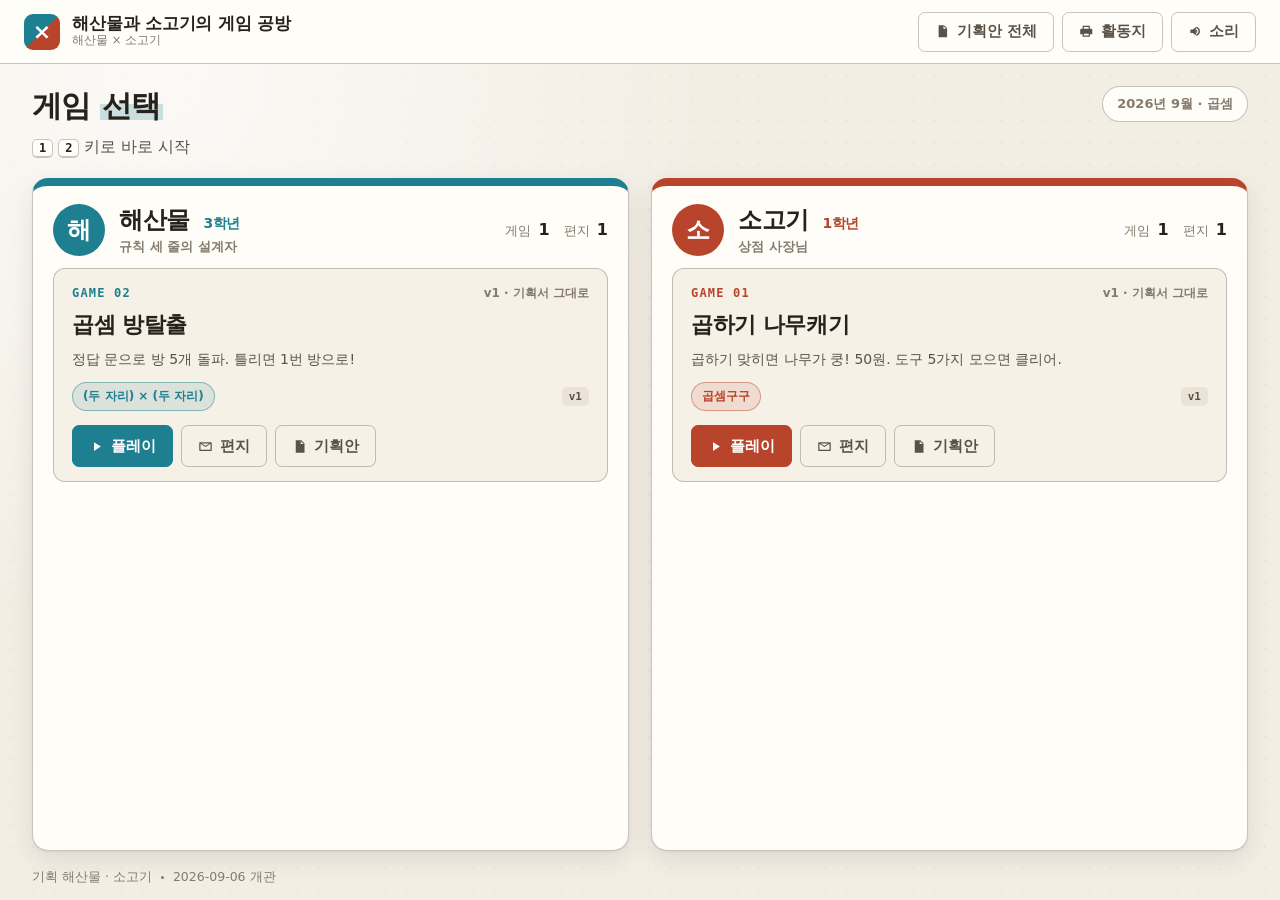
==== commit d9180284: "문구 윤문: 화면 글 게임 말투로 압축, 편지 반말 통일, 평가서 AI 티 제거 (humanize-korean A등급) Co-Authored-By: Claude Fable 5.1 " ====
--- a/index.html
+++ b/index.html
@@ -28,7 +28,7 @@
       <span class="brand-mark" aria-hidden="true">×</span>
       <span class="brand-text">
         <b>해산물과 소고기의 게임 공방</b>
-        <small>어린이가 기획하고 프로그래머가 만든 게임 작품집</small>
+        <small>해산물 × 소고기</small>
       </span>
     </button>
     <div class="topbar-right">
@@ -57,18 +57,16 @@
   <main id="view-dashboard" class="view">
     <div class="dash-head">
       <div>
-        <h1>종이에 그린 게임이 <mark>진짜 게임</mark>이 되었습니다</h1>
-        <p>기획서에 적힌 규칙과 숫자를 <b>그대로</b> 옮겼습니다. 플레이해 보고, 편지를 읽고,
-           바꾸고 싶은 숫자를 활동지에 적으면 그 값으로 다음 판을 만듭니다.
-           <span class="dash-key">키보드 <kbd>1</kbd> <kbd>2</kbd>로 바로 열립니다.</span></p>
+        <h1>게임 <mark>선택</mark></h1>
+        <p class="dash-key"><kbd>1</kbd> <kbd>2</kbd> 키로 바로 시작</p>
       </div>
       <div class="dash-season" id="dash-season"></div>
     </div>
     <div class="students" id="students"></div>
     <footer class="dash-foot">
+      <span>기획 해산물 · 소고기</span>
+      <span class="dot"></span>
       <span id="dash-foot-text"></span>
-      <span class="dot"></span>
-      <span>기획 : 해산물 (3학년) · 소고기 (1학년)</span>
     </footer>
   </main>
 
@@ -96,7 +94,7 @@
     </div>
 
     <div class="game-body">
-      <div class="pause-badge" id="pause-badge" hidden>⏸ 일시정지 — 창을 닫으면 이어서 합니다</div>
+      <div class="pause-badge" id="pause-badge" hidden>⏸ 일시정지</div>
       <div class="stat-strip" id="stat-panel"></div>
       <div class="stage" id="scene"></div>
       <div class="dock" id="interactive-controls-container"></div>
@@ -110,7 +108,7 @@
       <h3 id="ov-title">성공!</h3>
       <p id="ov-desc"></p>
       <div class="ov-actions">
-        <button class="btn primary" id="ov-btn" type="button">다시 하기</button>
+        <button class="btn primary" id="ov-btn" type="button">다시하기</button>
         <button class="btn ghost" id="ov-home" type="button">그만하기</button>
       </div>
     </div>
@@ -134,7 +132,7 @@
   <div class="modal" id="sheet-modal" hidden>
     <div class="modal-card" role="dialog" aria-modal="true" aria-label="학생 기획안">
       <div class="modal-head">
-        <h3 id="sheet-title">학생 기획안</h3>
+        <h3 id="sheet-title">기획안</h3>
         <button class="icon-btn" id="sheet-close" type="button" aria-label="닫기">✕</button>
       </div>
       <div class="sheet-scroll" id="sheet-scroll"></div>
@@ -162,6 +160,7 @@
 <script src="js/portfolio.js"></script>
 <script src="js/review.js"></script>
 <script src="js/core.js"></script>
+<script src="js/art.js"></script>
 <script src="js/games/woodcut.js"></script>
 <script src="js/games/escape.js"></script>
 <script src="js/boot.js"></script>
--- a/css/games.css
+++ b/css/games.css
@@ -182,3 +182,14 @@
   .wc-feedback { font-size: 48px; }
   .wc-tree-wrap { width: 160px; }
 }
+
+/* ── SVG 애셋(js/art.js) 배치 ── */
+.ico.art svg { width: 100%; height: 100%; display: block; }
+.esc-bg { position: absolute; inset: 0; }
+.esc-bg svg { width: 100%; height: 100%; display: block; }
+.esc.has-art .esc-back { background: transparent; border-bottom: 0; }
+.esc-door-art { position: absolute; inset: 0; display: block; }
+.esc-door-art svg { width: 100%; height: 100%; display: block; }
+.esc.has-art .esc-door { background: transparent; border: 0; border-radius: 0; }
+.esc.has-art .esc-door.sel { box-shadow: none; }
+.esc.has-art .esc-door.sel .esc-door-art { filter: drop-shadow(0 0 0 #ffd54a) drop-shadow(0 0 6px #ffd54a); }
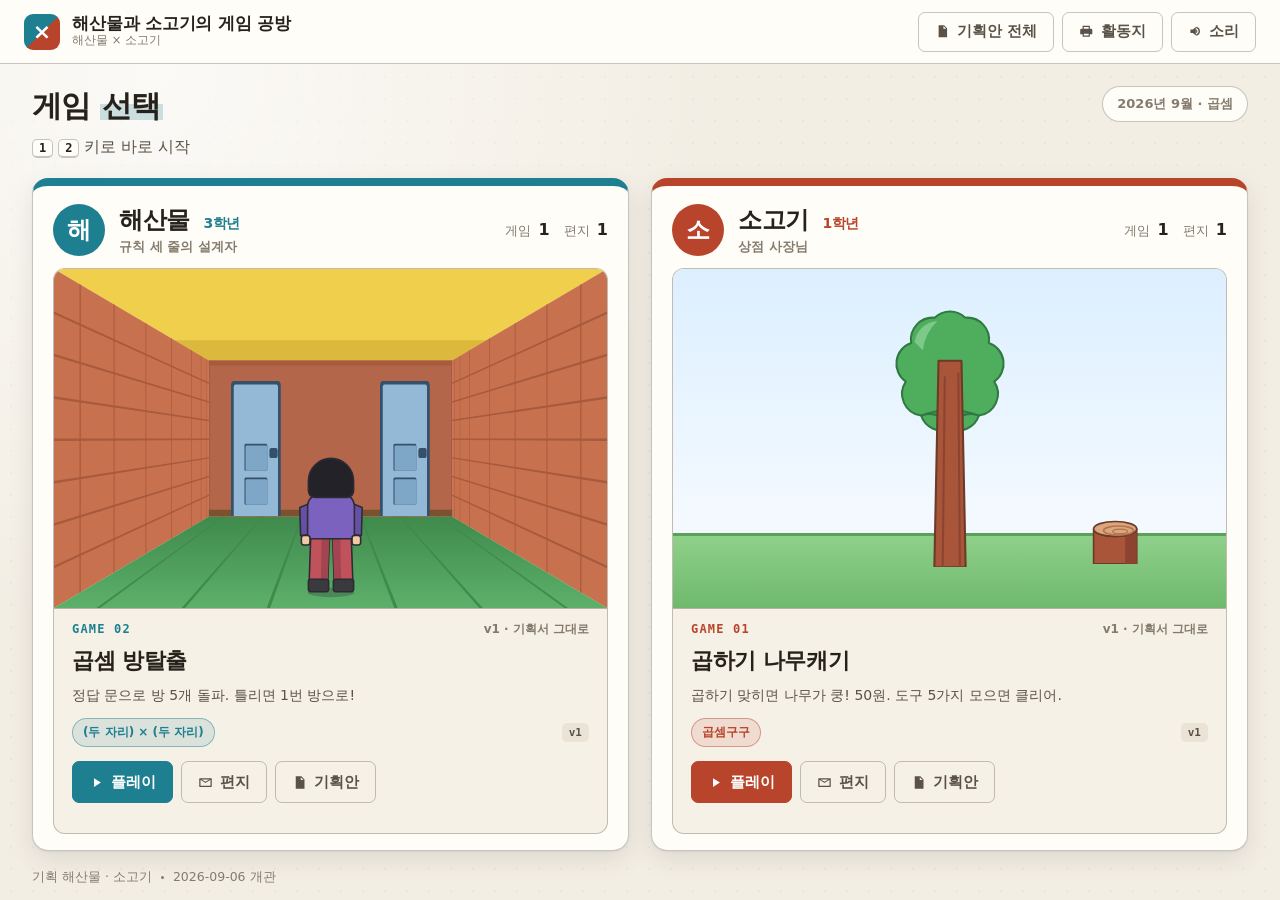
==== commit 8dbbaeb4: "공용 곱셈 문제 세트(js/problems.js) + 게임 안 난이도 4단계 칩 - 구구단 / 두×한 / 두×두 / 세×한. 나무캐기 기본 1단계, 방탈출 기본 3단계 - 기본 레" ====
--- a/index.html
+++ b/index.html
@@ -85,6 +85,7 @@
             <span class="gh-vers" id="gh-versions"></span>
             <span class="gh-vlabel" id="gh-vlabel"></span>
           </p>
+          <p class="gh-level"><span class="gh-level-label">난이도</span><span class="gh-levels" id="gh-levels"></span></p>
         </div>
       </div>
       <div class="gh-review">
@@ -159,6 +160,7 @@
 
 <script src="js/portfolio.js"></script>
 <script src="js/review.js"></script>
+<script src="js/problems.js"></script>
 <script src="js/core.js"></script>
 <script src="js/art.js"></script>
 <script src="js/games/woodcut.js"></script>
--- a/css/style.css
+++ b/css/style.css
@@ -113,7 +113,7 @@
 .view { flex: 1 1 auto; min-height: 0; display: flex; flex-direction: column; }
 
 /* ── 홈 : 학생 2열 ──────────────────────────────── */
-#view-dashboard { padding: 22px 32px 14px; gap: 18px; }
+#view-dashboard { padding: 22px 32px 14px; gap: 18px; overflow-y: auto; overscroll-behavior: contain; }
 .dash-head { display: flex; align-items: flex-start; justify-content: space-between; gap: 20px; }
 .dash-head h1 { font-size: 30px; font-weight: 800; letter-spacing: -.025em; }
 .dash-head p  { margin-top: 8px; font-size: 15.5px; color: var(--text-2); max-width: 78ch; line-height: 1.6; }
@@ -122,9 +122,9 @@
 .dash-key kbd { font-family: var(--mono); font-size: 12px; font-weight: 700; padding: 1px 6px; border: 1px solid var(--line-2); border-bottom-width: 2px; border-radius: 5px; background: var(--surface); color: var(--text); }
 .dash-season { flex: 0 0 auto; font-size: 13px; font-weight: 700; color: var(--text-3); padding: 8px 14px; border: 1px solid var(--line-2); border-radius: 999px; background: var(--surface); }
 
-.students { flex: 1 1 auto; min-height: 0; display: grid; grid-template-columns: 1fr 1fr; gap: 22px; }
+.students { flex: 1 1 auto; display: grid; grid-template-columns: 1fr 1fr; gap: 22px; }
 .stu {
-  min-height: 0; display: flex; flex-direction: column; gap: 12px;
+  display: flex; flex-direction: column; gap: 12px;
   padding: 18px 20px 16px;
   border-radius: var(--r-lg); border: 1px solid var(--line-2);
   background: var(--surface); box-shadow: var(--shadow);
@@ -142,14 +142,29 @@
 .stu-meta { margin-left: auto; display: flex; gap: 14px; font-size: 13px; color: var(--text-3); }
 .stu-meta b { color: var(--text); font-size: 16px; margin-left: 3px; }
 .stu-intro { font-size: 14px; color: var(--text-2); line-height: 1.6; padding-bottom: 10px; border-bottom: 1px dashed var(--line-2); }
-.work-list { flex: 1 1 auto; min-height: 0; display: grid; gap: 12px; align-content: start; }
+.work-list { flex: 1 1 auto; display: grid; gap: 12px; align-content: stretch; }
 
 .gcard {
   display: flex; flex-direction: column;
-  padding: 16px 18px 14px;
+  padding: 0 18px 14px;
   border-radius: var(--r); border: 1px solid var(--line-2);
-  background: var(--surface-2);
-}
+  background: var(--surface-2); overflow: hidden;
+}
+.gcard-cover { position: relative; flex: 1 1 120px; min-height: 120px; max-height: 340px; margin: 0 -18px 12px; overflow: hidden; border-bottom: 1px solid var(--line-2); background: var(--surface-3); }
+.gcard-cover svg { display: block; }
+.cover-woodcut .cv-sky { position: absolute; inset: 0; background: linear-gradient(#dcefff, #f3f9ff 72%); }
+.cover-woodcut .cv-ground { position: absolute; left: 0; right: 0; bottom: 0; height: 22%; background: linear-gradient(#8fd08a, #6fb96d); border-top: 3px solid #5aa257; }
+.cover-woodcut .cv-tree { position: absolute; left: 50%; bottom: 12%; height: 80%; transform: translateX(-50%); }
+.cover-woodcut .cv-tree svg { height: 100%; width: auto; }
+.cover-woodcut .cv-stump { position: absolute; right: 14%; bottom: 13%; width: 12%; }
+.cover-woodcut .cv-stump svg { width: 100%; height: auto; }
+.cover-escape .cv-corridor { position: absolute; inset: 0; }
+.cover-escape .cv-corridor svg { width: 100%; height: 100%; }
+.cover-escape .cv-door { position: absolute; top: 33%; height: 40%; width: 9%; }
+.cover-escape .cv-door.l { left: 32%; } .cover-escape .cv-door.r { right: 32%; }
+.cover-escape .cv-door svg { width: 100%; height: 100%; }
+.cover-escape .cv-avatar { position: absolute; left: 50%; bottom: 3%; height: 46%; transform: translateX(-50%); }
+.cover-escape .cv-avatar svg { height: 100%; width: auto; }
 .gcard-top { display: flex; align-items: center; justify-content: space-between; margin-bottom: 8px; }
 .gcard-num { font-family: var(--mono); font-size: 12px; letter-spacing: .1em; color: var(--c); font-weight: 700; }
 .gcard-ver { font-size: 12px; font-weight: 700; color: var(--text-3); }
@@ -192,6 +207,11 @@
 }
 .vchip.on { background: var(--c, var(--accent)); border-color: var(--c, var(--accent)); color: #fff; }
 .gh-vlabel { margin-left: 8px; }
+.gh-level { margin-top: 7px; display: flex; align-items: center; gap: 8px; flex-wrap: wrap; }
+.gh-level-label { font-size: 12px; font-weight: 800; letter-spacing: .06em; color: var(--text-3); }
+.gh-levels { display: inline-flex; gap: 4px; flex-wrap: wrap; }
+.vchip.lv { font-family: var(--font); font-size: 12.5px; padding: 4px 10px; }
+.vchip.lv:hover:not(.on) { border-color: var(--text); color: var(--text); }
 
 .gh-review {
   display: flex; align-items: center; gap: 12px;
@@ -205,8 +225,8 @@
 
 /* ── 게임 본문 L2 ───────────────────────────────── */
 .game-body {
-  flex: 1 1 auto; min-height: 0;
-  display: grid; grid-template-rows: auto minmax(0,1fr) auto;
+  flex: 1 1 auto; min-height: 0; overflow-y: auto; overscroll-behavior: contain;
+  display: grid; grid-template-rows: auto minmax(240px,1fr) auto;
   gap: 12px; padding: 12px 26px 14px;
 }
 .stat-strip {
@@ -239,7 +259,7 @@
   padding: 10px 14px; border: 1px solid var(--line-2); border-radius: var(--r);
   background: var(--surface); min-height: 78px;
 }
-.ctrl-group { display: flex; flex-direction: column; gap: 5px; }
+.ctrl-group { display: flex; flex-direction: column; justify-content: flex-end; gap: 5px; }  /* 제목 없는 그룹도 버튼 줄이 아래로 맞춰짐 */
 .cg-title { font-size: 12px; font-weight: 800; letter-spacing: .08em; color: var(--text-3); padding-left: 2px; }
 .cg-row { display: flex; gap: 8px; flex-wrap: wrap; align-items: stretch; }
 
@@ -267,7 +287,7 @@
 }
 .abtn.accent.key::after { background: rgba(255,255,255,.2); color: #fff; border-color: rgba(255,255,255,.4); }
 /* 숫자패드 */
-.abtn.num { min-width: 46px; min-height: 46px; padding: 0; justify-content: center; font-family: var(--mono); font-size: 19px; }
+.abtn.num { min-width: 48px; min-height: 50px; padding: 0; justify-content: center; font-family: var(--mono); font-size: 19px; }
 .abtn.num.wide { min-width: 80px; font-family: var(--font); font-size: 14px; }
 
 /* ── 오버레이 ───────────────────────────────────── */
@@ -391,3 +411,91 @@
   .game-body { padding: 10px 14px 12px; gap: 10px; }
   .students { gap: 14px; }
 }
+
+
+/* ── 반응형 ─────────────────────────────────────── */
+/* 노트북·설치형 창처럼 높이가 낮은 화면: 위 규칙(overflow-y:auto)으로 스크롤이 생김. 여백만 줄인다. */
+@media (max-height: 700px) {
+  .topbar { height: 56px; }
+  #view-dashboard { padding: 14px 24px 12px; gap: 12px; }
+  .dash-head h1 { font-size: 26px; }
+  .dash-head p { margin-top: 4px; font-size: 14px; }
+  .stu { padding: 14px 16px 14px; gap: 10px; }
+  .gcard-cover { min-height: 100px; }
+  .game-body { gap: 10px; padding: 10px 20px 12px; }
+}
+
+/* 태블릿·좁은 창 */
+@media (max-width: 1024px) {
+  .topbar { padding: 0 16px; }
+  .topbar-right .btn { padding: 0 11px; font-size: 13.5px; }
+  #view-dashboard { padding: 16px 18px 12px; }
+  .students { gap: 14px; }
+  .game-head { padding: 10px 16px; }
+  .gh-review { max-width: 46%; }
+  .game-body { padding: 10px 14px 12px; }
+}
+
+/* 핸드폰 */
+@media (max-width: 720px) {
+  .topbar { height: auto; min-height: 52px; padding: 8px 12px; gap: 8px; flex-wrap: wrap; }
+  .brand-mark { width: 30px; height: 30px; font-size: 18px; }
+  .brand-text b { font-size: 14px; }
+  .brand-text small { display: none; }
+  .topbar-right { gap: 5px; flex-wrap: wrap; justify-content: flex-end; }
+  .topbar-right .btn { height: 34px; padding: 0 9px; font-size: 12.5px; gap: 5px; }
+  #btn-worksheet { display: none; }              /* 인쇄용 활동지는 폰에서 숨김 */
+
+  #view-dashboard { padding: 14px 12px 12px; gap: 12px; }
+  .dash-head { flex-direction: column; gap: 8px; }
+  .dash-head h1 { font-size: 24px; }
+  .dash-head p { font-size: 14px; }
+  .dash-key { display: none; }                  /* 키보드 안내는 폰에서 의미 없음 */
+  .dash-season { align-self: flex-start; }
+  .students { grid-template-columns: 1fr; gap: 14px; }
+  .stu { padding: 14px 14px 12px; gap: 10px; }
+  .stu-head { flex-wrap: wrap; gap: 10px; }
+  .stu-avatar { width: 44px; height: 44px; font-size: 20px; }
+  .stu-name h2 { font-size: 20px; }
+  .stu-meta { margin-left: auto; gap: 10px; }
+  .gcard { padding: 0 14px 12px; }
+  .gcard-cover { flex: 0 0 auto; height: 150px; min-height: 0; margin: 0 -14px 10px; }
+  .gcard h3 { font-size: 19px; }
+  .gcard-desc { font-size: 13.5px; }
+  .gcard-actions .btn { height: 40px; font-size: 14px; flex: 1 1 auto; justify-content: center; }
+  .dash-foot { font-size: 12px; }
+
+  .game-head { flex-direction: column; gap: 10px; padding: 10px 12px; }
+  .gh-left { gap: 10px; }
+  .game-head h2 { font-size: 18px; }
+  .gh-meta { font-size: 12px; }
+  .gh-level { margin-top: 6px; }
+  .vchip.lv { font-size: 12px; padding: 4px 8px; }
+  .gh-review { max-width: none; padding: 7px 10px; gap: 8px; }
+  .gh-review p { font-size: 13px; }
+  .game-body { padding: 8px 8px 10px; gap: 8px; grid-template-rows: auto minmax(260px,1fr) auto; }
+  .stat-strip { padding: 6px 8px; gap: 6px; min-height: 0; }
+  .stat { padding: 4px 9px; gap: 6px; }
+  .stat-label { font-size: 13px; }
+  .stat-value { font-size: 17px; }
+  .gauge { min-width: 140px; }
+  .stat-strip .hint { display: none; }
+  .dock { gap: 10px; padding: 8px; min-height: 0; }
+  .abtn { min-height: 46px; min-width: 0; padding: 6px 10px; font-size: 14px; flex: 1 1 auto; justify-content: center; }
+  .abtn.key::after { display: none; }          /* 단축키 표시 숨김 */
+  .modal { padding: 10px; }
+  .modal-card { width: 100%; max-height: 94dvh; }
+  .letter-scroll { padding: 12px; }
+  .letter-paper { padding: 20px 18px; font-size: 16px; line-height: 1.75; }
+  .letter-paper h4 { font-size: 19px; }
+  .overlay-card { width: min(520px, 94vw); padding: 24px 18px 20px; }
+  .overlay-card h3 { font-size: 24px; }
+  .ov-actions { flex-wrap: wrap; }
+}
+
+/* 핸드폰 가로: 높이가 아주 낮으므로 게임 화면은 스크롤, 무대 최소 높이 유지 */
+@media (max-width: 1024px) and (max-height: 480px) {
+  .topbar { height: 48px; }
+  .game-head { display: none; }                 /* 제목·한줄평은 홈에서 봤으므로 무대 우선 */
+  .game-body { grid-template-rows: auto minmax(240px,1fr) auto; }
+}
--- a/css/games.css
+++ b/css/games.css
@@ -26,15 +26,14 @@
 .wc-feedback.bad  { color: var(--bad); }
 
 .wc-sign {
-  position: absolute; left: 50%; top: 7%; transform: translateX(-50%); z-index: 4;
-  padding: 8px 26px 10px; border-radius: 8px;
+  position: absolute; left: 50%; top: 4%; transform: translateX(-50%); z-index: 4;
+  padding: 4px 22px 6px; border-radius: 8px;
   background: #f6dfb6; border: 3px solid #8b5a2b; box-shadow: 0 3px 0 #8b5a2b;
 }
-.wc-sign::after { content: ""; position: absolute; left: 50%; bottom: -22px; width: 8px; height: 22px; background: #8b5a2b; transform: translateX(-50%); }
-.wc-q { font-family: var(--mono); font-size: clamp(30px, 4vw, 48px); font-weight: 800; color: #3a2a18; letter-spacing: .02em; white-space: nowrap; }
+.wc-q { font-family: var(--mono); font-size: clamp(28px, 3.4vw, 40px); font-weight: 800; color: #3a2a18; letter-spacing: .02em; white-space: nowrap; }
 
 .wc-tree-wrap {
-  position: absolute; left: 50%; bottom: 13%; width: 220px; height: 70%;
+  position: absolute; left: 50%; bottom: 13%; width: 220px; height: 60%;
   transform: translateX(-50%); transform-origin: 50% 100%;
   transition: transform .85s cubic-bezier(.65, 0, .9, .45);
 }
@@ -64,7 +63,7 @@
   display: inline-flex; align-items: center; gap: 5px; padding: 6px 11px; border-radius: 999px;
   background: #fff; border: 1.5px solid var(--text); font-size: 13.5px; font-weight: 700; color: var(--text);
 }
-.wc-tool .ico { color: var(--c); }
+.wc-tool .ico { color: var(--c); width: 18px; height: 18px; }
 .wc-tool.none { border-style: dashed; color: var(--text-3); border-color: var(--line-2); }
 
 .wc-shop { border-left: 1px solid var(--line-2); background: var(--surface-2); display: flex; flex-direction: column; gap: 6px; padding: 10px 12px; min-height: 0; }
@@ -80,7 +79,9 @@
 }
 .wc-item:hover:not([disabled]) { border-color: var(--text); }
 .wc-item:active:not([disabled]) { transform: translateY(1px); }
-.wc-item[disabled] { opacity: .48; cursor: not-allowed; }
+.wc-item[disabled] { cursor: not-allowed; background: var(--surface-2); }
+.wc-item[disabled] .wc-item-body, .wc-item[disabled] .wc-item-right { opacity: .5; }
+.wc-item[disabled] .wc-item-ico { opacity: .85; }
 .wc-item.owned { border-color: var(--c); background: color-mix(in srgb, var(--c) 7%, #fff); }
 .wc-item-ico { color: var(--c); font-size: 22px; display: inline-flex; }
 .wc-item-body b { display: block; font-size: 15.5px; font-weight: 800; line-height: 1.15; }
@@ -123,7 +124,7 @@
   padding: 0 4%;
 }
 .esc-door {
-  position: relative; height: 82%; width: 100%; padding: 0;
+  position: relative; height: 82%; aspect-ratio: 96 / 160; width: auto; max-width: 100%; justify-self: center; padding: 0;
   background: linear-gradient(#94b9d6, #7ea6c6); border: 3px solid #35506b; border-bottom: 0; border-radius: 8px 8px 0 0;
   cursor: pointer; transform-origin: left center; transition: transform .45s ease-in, box-shadow .15s;
   font: inherit;
@@ -137,7 +138,7 @@
 .esc-plate {
   position: absolute; top: 12%; left: 50%; transform: translateX(-50%);
   padding: 3px 10px; border-radius: 4px; background: #fff; border: 2px solid #35506b;
-  font-family: var(--mono); font-size: clamp(15px, 2.1vw, 28px); font-weight: 800; color: #1b2233; white-space: nowrap;
+  font-family: var(--mono); font-size: clamp(12px, 1.45vw, 19px); font-weight: 800; color: #1b2233; white-space: nowrap; letter-spacing: -.02em; padding: 2px 6px;
 }
 .esc-knob { position: absolute; right: 12%; top: 52%; width: 11px; height: 11px; border-radius: 50%; background: #35506b; }
 .esc-board {
@@ -193,3 +194,25 @@
 .esc.has-art .esc-door { background: transparent; border: 0; border-radius: 0; }
 .esc.has-art .esc-door.sel { box-shadow: none; }
 .esc.has-art .esc-door.sel .esc-door-art { filter: drop-shadow(0 0 0 #ffd54a) drop-shadow(0 0 6px #ffd54a); }
+
+/* ── 반응형 : 나무캐기 ── 좁은 화면에서는 상점을 무대 아래로 */
+@media (max-width: 720px) {
+  .wc { grid-template-columns: minmax(0, 1fr); grid-template-rows: minmax(0, 1fr) 44%; }
+  .wc-shop { border-left: 0; border-top: 1px solid var(--line-2); padding: 8px 10px; gap: 5px; }
+  .wc-shop-head { font-size: 16px; }
+  .wc-money { padding: 4px 10px; font-size: 13px; }
+  .wc-money b { font-size: 18px; }
+  .wc-item { min-height: 36px; padding: 2px 8px; gap: 8px; }
+  .wc-item-ico { font-size: 18px; }
+  .wc-item-body b { font-size: 13.5px; }
+  .wc-item-right b { font-size: 13.5px; }
+  .wc-quit { height: 34px; font-size: 14px; }
+  .wc-answer { left: 12px; bottom: 12px; gap: 8px; }
+  .wc-ans-label { font-size: 16px; }
+  .wc-ans-box { min-width: 90px; height: 52px; font-size: 30px; padding: 0 12px; }
+  .wc-tools { right: 10px; top: 10px; max-width: 55%; }
+  .wc-tool { padding: 4px 8px; font-size: 12px; }
+  .wc-stump { width: 56px; }
+  .wc-q { font-size: clamp(22px, 7vw, 32px); }
+}
+@media (max-width: 720px) { .game-body { grid-template-rows: auto minmax(360px,1fr) auto; } }
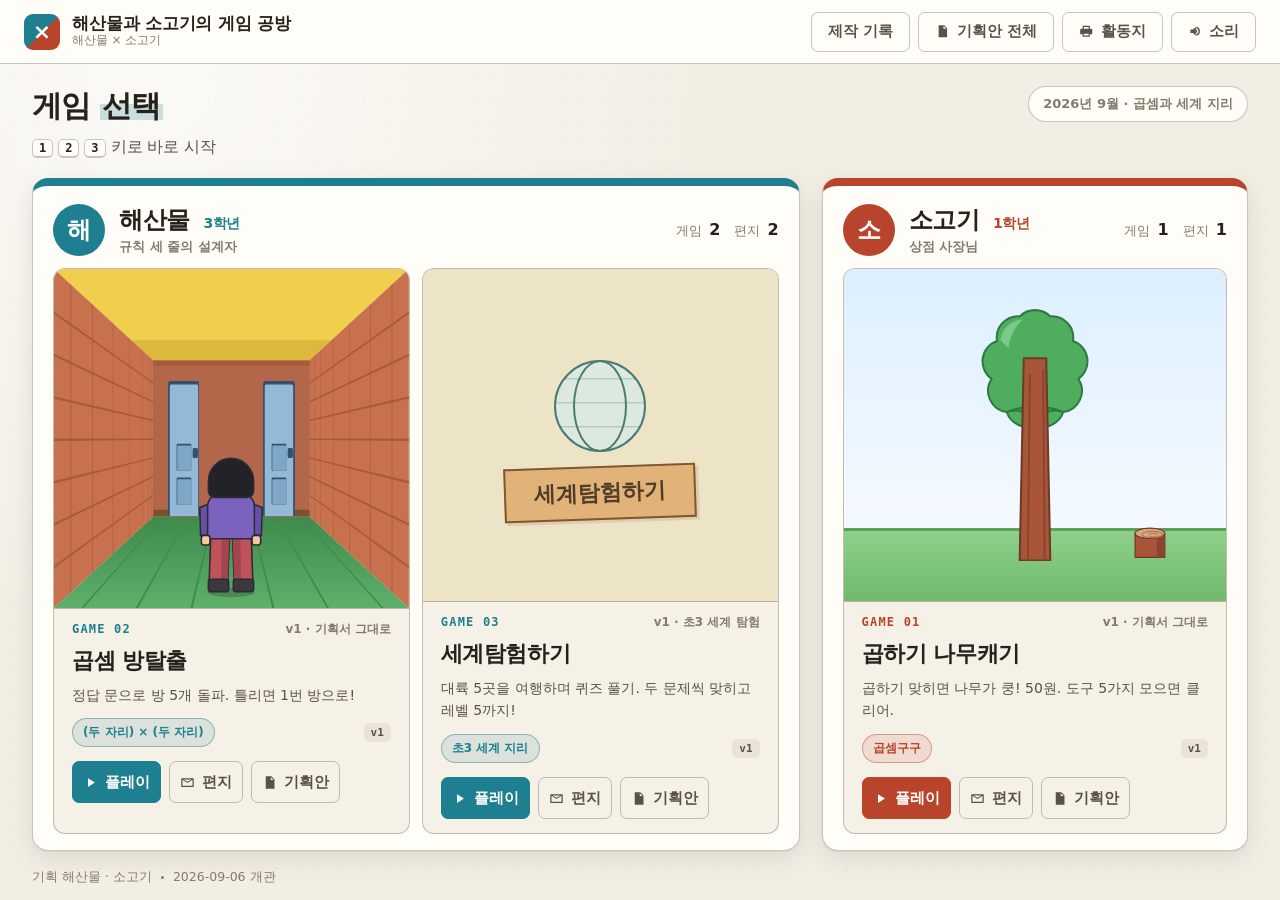
==== commit f6167120: "Add grade-three world exploration and anonymous playtest record" ====
--- a/index.html
+++ b/index.html
@@ -4,9 +4,9 @@
 <meta charset="UTF-8">
 <meta name="viewport" content="width=device-width, initial-scale=1, viewport-fit=cover">
 <title>해산물과 소고기의 게임 공방</title>
-<meta name="description" content="두 어린이가 종이에 기획한 곱셈 게임을 그대로 웹 게임으로 만들고, 편지·AI 기획 평가·활동지로 이어 가는 게임 작품집.">
+<meta name="description" content="두 어린이가 종이에 기획한 곱셈·세계 지리 게임을 웹 게임으로 만들고, 편지·AI 기획 평가·활동지로 이어 가는 게임 작품집.">
 <meta property="og:title" content="해산물과 소고기의 게임 공방">
-<meta property="og:description" content="곱하기 나무캐기 · 곱셈 방탈출 — 어린이가 기획하고 프로그래머가 만든 게임 작품집">
+<meta property="og:description" content="곱하기 나무캐기 · 곱셈 방탈출 · 세계탐험하기 — 어린이가 기획한 게임 작품집">
 <meta property="og:type" content="website">
 <meta property="og:site_name" content="해산물과 소고기의 게임 공방">
 <meta property="og:url" content="https://woos-program.vercel.app/">
@@ -17,6 +17,7 @@
 <link rel="icon" href="favicon.svg" type="image/svg+xml">
 <link rel="stylesheet" href="css/style.css">
 <link rel="stylesheet" href="css/games.css">
+<link rel="stylesheet" href="css/world.css">
 </head>
 <body>
 
@@ -32,6 +33,7 @@
       </span>
     </button>
     <div class="topbar-right">
+      <a class="btn ghost" href="history.html">제작 기록</a>
       <button class="btn ghost" id="btn-letter" type="button" hidden>
         <span data-icon-slot aria-hidden="true"></span> 편지
       </button>
@@ -58,7 +60,7 @@
     <div class="dash-head">
       <div>
         <h1>게임 <mark>선택</mark></h1>
-        <p class="dash-key"><kbd>1</kbd> <kbd>2</kbd> 키로 바로 시작</p>
+        <p class="dash-key"><kbd>1</kbd> <kbd>2</kbd> <kbd>3</kbd> 키로 바로 시작</p>
       </div>
       <div class="dash-season" id="dash-season"></div>
     </div>
@@ -160,11 +162,14 @@
 
 <script src="js/portfolio.js"></script>
 <script src="js/review.js"></script>
+<script src="js/world-content.js"></script>
 <script src="js/problems.js"></script>
+<script src="js/world-questions.js"></script>
 <script src="js/core.js"></script>
 <script src="js/art.js"></script>
 <script src="js/games/woodcut.js"></script>
 <script src="js/games/escape.js"></script>
+<script src="js/games/world.js"></script>
 <script src="js/boot.js"></script>
 </body>
 </html>
--- a/css/world.css
+++ b/css/world.css
@@ -0,0 +1,51 @@
+/* 학생의 팻말·국기·사선 없는 4지선다를 기존 크레용 스케치북에 맞춤. */
+.world-stage { height:100%; overflow:auto; padding:16px 22px; background:#faf3df; background-image:repeating-linear-gradient(0deg,transparent,transparent 27px,#85643b0a 28px); }
+.world-route { display:flex; gap:8px; justify-content:center; flex-wrap:wrap; margin-bottom:16px; }
+.world-route span { padding:6px 12px; border-bottom:2px dashed #cbbf9e; font-size:14px; color:#655a44; }
+.world-route .on { background:#1d7f8f; color:white; border:0; border-radius:3px; font-weight:800; }
+.world-route .visited { color:#36713d; border-color:#36713d; }
+.world-layout { display:grid; grid-template-columns:minmax(180px,.7fr) minmax(0,1.5fr); gap:32px; max-width:1100px; margin:auto; align-items:center; }
+.world-picture { display:flex; flex-direction:column; align-items:center; gap:22px; }
+.world-sign { display:inline-block; background:#e1b379; border:2px solid #815733; padding:10px 28px; color:#513d28; font-size:25px; font-weight:800; transform:rotate(-2deg); box-shadow:3px 3px 0 #ad87593b; }
+.world-picture-note { font-size:13px; color:#675e49; }
+.world-flag { width:180px; height:120px; border:2px solid #514539; background:#fff; position:relative; transform:rotate(2deg); box-shadow:5px 5px 0 #bdaa8233; }
+.world-flag.japan:after { content:''; position:absolute; width:72px; height:72px; border-radius:50%; background:#bf2644; top:22px; left:52px; }
+.world-flag.france { background:linear-gradient(90deg,#173b8e 33.33%,white 33.33%,white 66.66%,#d63c46 66.66%); }
+.world-passport { width:180px; padding:14px; border:2px solid #416c68; background:#e1ebe0; border-radius:4px 13px 13px 4px; text-align:center; color:#36534d; box-shadow:5px 5px 0 #bdaa8233; transform:rotate(2deg); }
+.world-passport span,.world-passport small { display:block; font-size:11px; }
+.world-passport b { display:block; font-size:20px; margin:7px 0; }
+.world-globe { width:76px; height:76px; border:2px solid #4a7b70; border-radius:50%; margin:12px auto; position:relative; background:repeating-linear-gradient(0deg,transparent 0 22px,#4a7b7044 23px 24px); }
+.world-globe:after { content:''; position:absolute; inset:-2px 17px; border:2px solid #4a7b70; border-radius:50%; }
+.world-pyramids { width:220px; height:130px; display:flex; align-items:flex-end; justify-content:center; background:linear-gradient(#dcebe8 65%,#e6c48e 65%); }
+.world-pyramids i { width:90px; height:90px; margin:0 -16px 15px; background:linear-gradient(110deg,#e1b979 50%,#ae7b47 50%); clip-path:polygon(50% 0,100% 100%,0 100%); }
+.world-pyramids i:nth-child(2) { width:120px; height:115px; }
+.world-kicker { font-size:13px; color:#76654b; }
+.world-quiz h2 { font-size:clamp(20px,1.8vw,27px); line-height:1.45; margin:7px 0 16px; word-break:keep-all; }
+.world-choices { display:grid; grid-template-columns:1fr 1fr; gap:10px; }
+.world-choice { display:flex; align-items:center; gap:10px; min-height:57px; padding:10px 13px; border:2px solid #b7a884; border-radius:5px; background:#fffdf7; color:#342e24; font:inherit; font-size:18px; text-align:left; cursor:pointer; }
+.world-choice>span { flex:none; display:grid; place-items:center; width:26px; height:26px; border:1px solid #b7a884; border-radius:50%; font-size:14px; }
+.world-choice:hover:not(:disabled) { background:#f2e5c8; border-color:#1d7f8f; }
+.world-choice:focus-visible,.world-end-actions button:focus-visible { outline:3px solid #1d7f8f; outline-offset:3px; }
+.world-choice:disabled { opacity:1; cursor:default; }
+.world-choice.correct { border-color:#397543; background:#e9f3e6; }
+.world-choice.wrong { border-color:#b8452b; background:#f9e9e1; }
+.world-choice b { margin-left:auto; font-size:12px; white-space:nowrap; }
+.world-feedback { display:flex; align-items:center; justify-content:space-between; gap:12px; min-height:88px; padding:12px 0 0; font-size:14px; line-height:1.6; color:#665c48; }
+.world-feedback strong { color:#36713d; }
+.world-feedback.wrong strong { color:#a53c27; }
+.world-feedback .btn { flex:none; }
+.world-guide { margin:auto 0; font-size:13px; line-height:1.5; color:var(--text-2); }
+.world-complete { display:flex; flex-direction:column; align-items:center; justify-content:center; gap:18px; text-align:center; }
+.world-complete h2 { font-size:34px; color:#36713d; }
+.world-complete p { font-size:16px; }
+.world-stamps { display:flex; flex-wrap:wrap; justify-content:center; gap:10px; }
+.world-stamps span { padding:10px; border:2px dashed #448052; color:#36713d; font-weight:800; transform:rotate(-3deg); }
+.world-end-actions { display:flex; gap:10px; flex-wrap:wrap; justify-content:center; }
+.vchip.lv:disabled { opacity:.55; cursor:not-allowed; }
+.cover-world { display:flex; align-items:center; justify-content:center; gap:35px; background:#ede3c7; }
+.cover-world .world-sign { font-size:22px; }
+.cover-world .world-globe { width:92px; height:92px; margin:10px; background-color:#dce9df; }
+/* 3개 작품을 1366×768에서 함께 볼 수 있도록 학생별 목록을 나란히 배치. */
+@media(min-width:1100px) { .students { grid-template-columns:1.8fr 1fr; } .stu:first-child .work-list { grid-template-columns:1fr 1fr; } .gcard-actions { flex-wrap:wrap; } .gcard-actions .btn { padding:0 10px; } .cover-world { gap:4px; flex-direction:column; } }
+@media(max-height:800px) and (min-width:721px) { .world-stage { padding:10px 20px; } .world-route { margin-bottom:10px; } .world-picture { gap:14px; } .world-sign { padding:7px 22px; font-size:23px; } .world-passport { padding:10px; } .world-quiz h2 { margin-bottom:12px; } }
+@media(max-width:720px) { .world-stage { padding:12px; } .world-layout { grid-template-columns:1fr; gap:16px; } .world-picture { flex-direction:row; flex-wrap:wrap; justify-content:center; gap:14px; } .world-picture-note { width:100%; text-align:center; } .world-passport { display:none; } .world-flag { width:120px; height:80px; } .world-flag.japan:after { width:48px; height:48px; top:14px; left:34px; } .world-sign { font-size:20px; padding:8px 16px; } .world-route { gap:4px; } .world-route span { font-size:11px; padding:5px; } .world-quiz h2 { font-size:22px; } .world-choice { font-size:16px; padding:9px; } .world-feedback { flex-direction:column; align-items:stretch; } .world-complete { min-height:400px; } .world-complete h2 { font-size:26px; } .world-guide { display:none; } }
